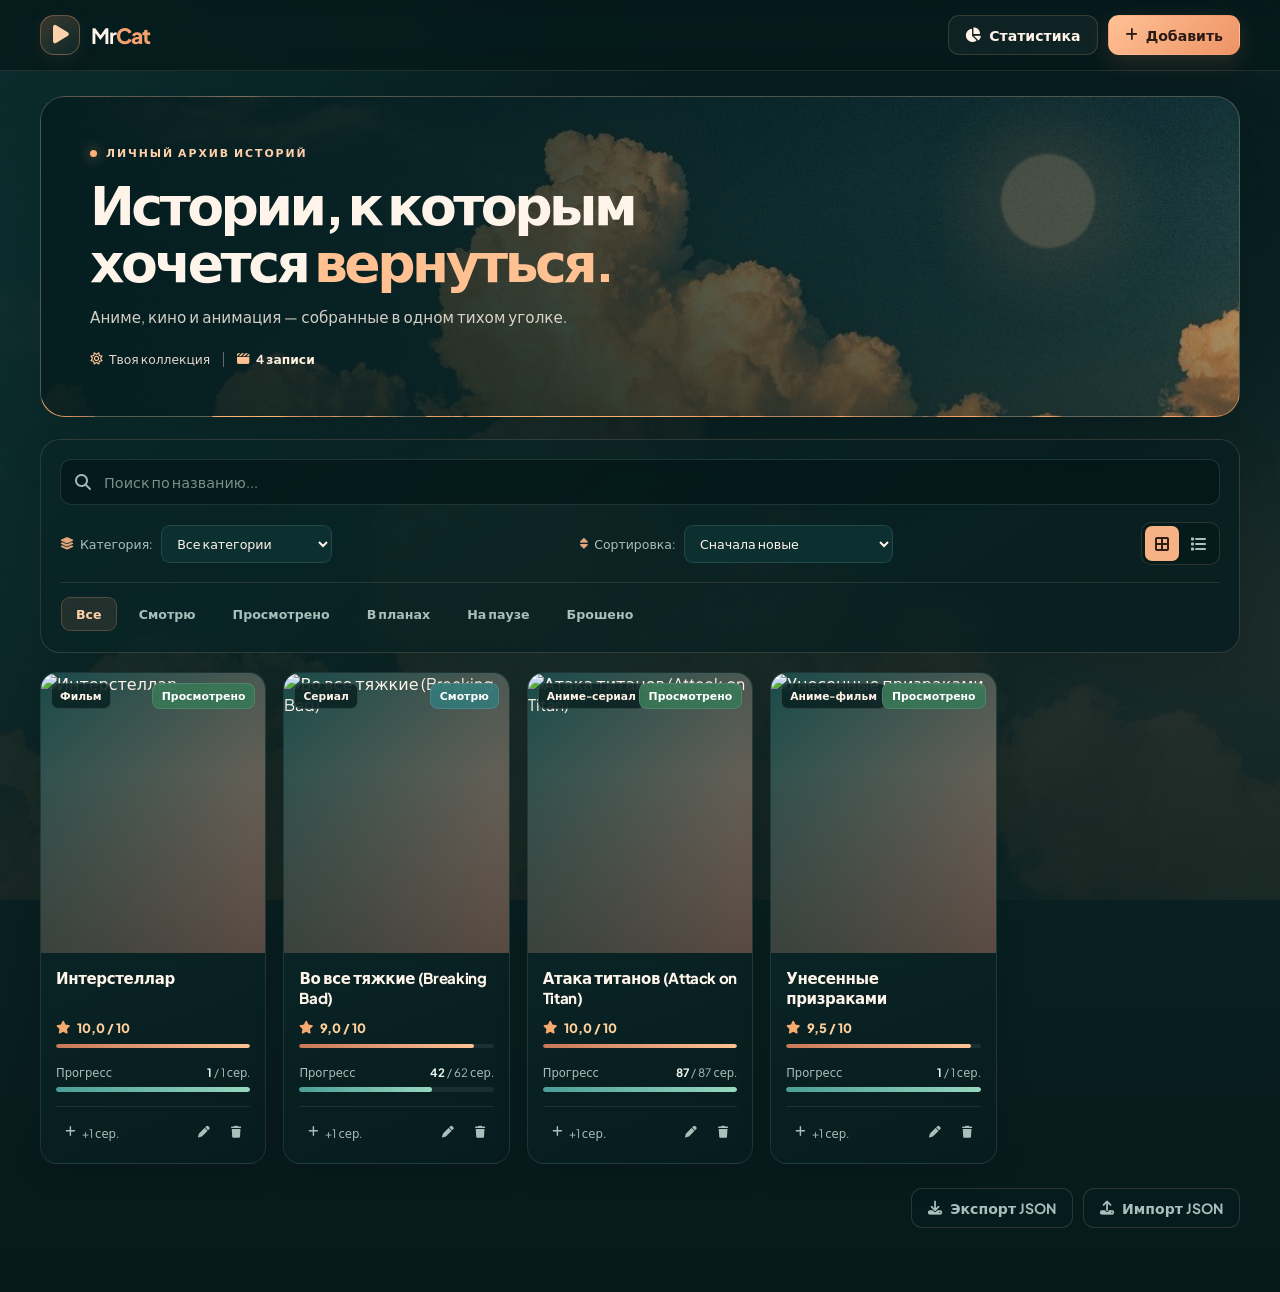
==== index.html @ e7cbf9ab "first commit" ====
<!DOCTYPE html>
<html lang="ru">
<head>
  <meta charset="UTF-8">
  <meta name="viewport" content="width=device-width, initial-scale=1.0">
  <title>AniTracker - Мой список просмотров</title>
  <!-- Google Fonts -->
  <link rel="preconnect" href="https://fonts.googleapis.com">
  <link rel="preconnect" href="https://fonts.gstatic.com" crossorigin>
  <link href="https://fonts.googleapis.com/css2?family=Plus+Jakarta+Sans:wght@400;500;600;700;800&display=swap" rel="stylesheet">
  <!-- Font Awesome Icons -->
  <link rel="stylesheet" href="https://cdnjs.cloudflare.com/ajax/libs/font-awesome/6.4.0/css/all.min.css">
  <!-- Подключение CSS -->
  <link rel="stylesheet" href="style.css">
</head>
<body>

  <!-- Шапка сайта -->
  <header class="navbar">
    <div class="container nav-content">
      <div class="logo">
        <i class="fa-solid fa-play logo-icon"></i>
        <span>Mr<b>Cat</b></span>
      </div>
      <div class="header-actions">
        <button id="btnToggleStats" class="btn btn-secondary" aria-expanded="false" aria-controls="statsPanel">
          <i class="fa-solid fa-chart-pie"></i> Статистика
        </button>
        <button id="btnOpenAddModal" class="btn btn-primary">
          <i class="fa-solid fa-plus"></i> Добавить
        </button>
      </div>
    </div>
  </header>

  <main class="container">
    <!-- Атмосферная шапка в цветах закатного неба -->
    <section class="hero" aria-labelledby="heroTitle">
      <div class="hero-shade"></div>
      <div class="hero-content">
        <p class="hero-eyebrow"><span class="eyebrow-dot"></span> ЛИЧНЫЙ АРХИВ ИСТОРИЙ</p>
        <h1 id="heroTitle">Истории, к которым хочется <span>вернуться.</span></h1>
        <p class="hero-description">Аниме, кино и анимация — собранные в одном тихом уголке.</p>
        <div class="hero-meta">
          <span><i class="fa-regular fa-sun"></i> Твоя коллекция</span>
          <span class="hero-meta-divider"></span>
          <span><i class="fa-solid fa-clapperboard"></i> <b id="heroCount">0 записей</b></span>
        </div>
      </div>
      <div class="hero-sun" aria-hidden="true"></div>
      <div class="hero-grain" aria-hidden="true"></div>
    </section>

    <!-- Панель статистики (скрываемая) -->
    <section id="statsPanel" class="stats-panel hidden">
      <div class="stats-grid">
        <button type="button" id="btnStatTotalDetails" class="stat-card stat-card-button" aria-expanded="false" aria-controls="statTypeCountsPanel" title="Показать количество тайтлов по типам">
          <i class="fa-solid fa-film stat-icon purple"></i>
          <span class="stat-card-copy">
            <span class="stat-value" id="statTotal">0</span>
            <span class="stat-label">Всего тайтлов</span>
          </span>
          <i class="fa-solid fa-chevron-down stat-expand-icon" aria-hidden="true"></i>
        </button>
        <div class="stat-card">
          <i class="fa-solid fa-tv stat-icon blue"></i>
          <div>
            <div class="stat-value" id="statEpisodes">0</div>
            <div class="stat-label">Просмотрено серий</div>
          </div>
        </div>
        <div class="stat-card">
          <i class="fa-solid fa-star stat-icon yellow"></i>
          <div>
            <div class="stat-value" id="statAvgRating">0.0</div>
            <div class="stat-label">Средняя оценка</div>
          </div>
        </div>
        <div class="stat-card">
          <i class="fa-solid fa-check-circle stat-icon green"></i>
          <div>
            <div class="stat-value" id="statCompleted">0</div>
            <div class="stat-label">Завершено всего</div>
          </div>
        </div>
      </div>
      <section id="statTypeCountsPanel" class="stat-details hidden" aria-label="Количество тайтлов по типам">
        <div class="stat-details-header">
          <div>
            <h3><i class="fa-solid fa-layer-group"></i> Тайтлы по типам</h3>
            <p class="stat-details-count">Количество во всей коллекции</p>
          </div>
          <button type="button" id="btnCloseStatTypes" class="stat-details-close" aria-label="Закрыть разбивку по типам" title="Закрыть разбивку">
            <i class="fa-solid fa-xmark"></i>
          </button>
        </div>
        <div id="statTypeCounts" class="stat-type-counts"></div>
      </section>
    </section>

    <!-- Панель управления и фильтров -->
    <section class="controls-card">
      <div class="search-bar">
        <i class="fa-solid fa-magnifying-glass search-icon"></i>
        <input type="text" id="searchInput" placeholder="Поиск по названию...">
      </div>

      <div class="filters-group">
        <!-- Фильтр типов -->
        <div class="filter-select-wrapper">
          <label><i class="fa-solid fa-layer-group"></i> Категория:</label>
          <select id="typeFilter">
            <option value="all">Все категории</option>
            <option value="anime">Аниме-сериалы</option>
            <option value="anime-movie">Аниме-фильмы</option>
            <option value="tv">Сериалы</option>
            <option value="movie">Фильмы</option>
            <option value="cartoon">Мультфильмы</option>
            <option value="cartoon-series">Мультсериалы</option>
          </select>
        </div>

        <!-- Фильтр сортировки -->
        <div class="filter-select-wrapper">
          <label><i class="fa-solid fa-sort"></i> Сортировка:</label>
          <select id="sortSelect">
            <option value="updated-desc">Сначала новые</option>
            <option value="rating-desc">По рейтингу (высший)</option>
            <option value="rating-asc">По рейтингу (низший)</option>
            <option value="title-asc">По алфавиту (А-Я)</option>
          </select>
        </div>

        <!-- Переключатель вида -->
        <div class="view-toggle">
          <button id="viewGridBtn" class="toggle-btn active" title="Сетка"><i class="fa-solid fa-border-all"></i></button>
          <button id="viewTableBtn" class="toggle-btn" title="Таблица"><i class="fa-solid fa-list"></i></button>
        </div>
      </div>

      <!-- Вкладки статусов -->
      <div class="status-tabs" id="statusTabs">
        <button class="tab-btn active" data-status="all">Все</button>
        <button class="tab-btn" data-status="watching">Смотрю</button>
        <button class="tab-btn" data-status="completed">Просмотрено</button>
        <button class="tab-btn" data-status="planned">В планах</button>
        <button class="tab-btn" data-status="on_hold">На паузе</button>
        <button class="tab-btn" data-status="dropped">Брошено</button>
      </div>
    </section>

    <!-- Контент: Карточки / Таблица -->
    <section id="contentContainer">
      <div id="gridView" class="grid-container"></div>
      <div id="tableView" class="table-container hidden">
        <table class="data-table">
          <thead>
            <tr>
              <th>Обложка</th>
              <th>Название</th>
              <th>Категория</th>
              <th>Статус</th>
              <th>Прогресс</th>
              <th>Оценка</th>
              <th>Действия</th>
            </tr>
          </thead>
          <tbody id="tableBody"></tbody>
        </table>
      </div>
      <div id="emptyState" class="empty-state hidden">
        <i class="fa-solid fa-ghost empty-icon"></i>
        <h3>Ничего не найдено</h3>
        <p>Попробуйте изменить параметры поиска или добавить новый тайтл.</p>
      </div>
    </section>

    <!-- Резервное копирование -->
    <section class="data-management">
      <button id="btnExport" class="btn btn-outline"><i class="fa-solid fa-download"></i> Экспорт JSON</button>
      <label class="btn btn-outline custom-file-upload">
        <input type="file" id="importFile" accept=".json">
        <i class="fa-solid fa-upload"></i> Импорт JSON
      </label>
    </section>
  </main>

  <!-- Модальное окно создания / редактирования -->
  <div id="itemModal" class="modal-backdrop hidden">
    <div class="modal">
      <div class="modal-header">
        <h2 id="modalTitle">Добавить в список</h2>
        <button id="btnCloseModal" class="close-btn">&times;</button>
      </div>
      <form id="itemForm">
        <input type="hidden" id="editItemId">
        
        <div class="form-group">
          <label for="inputTitle">Название *</label>
          <input type="text" id="inputTitle" required placeholder="Например: Атака титанов">
        </div>

        <div class="form-row">
          <div class="form-group">
            <label for="selectType">Категория *</label>
            <select id="selectType" required>
              <option value="anime">Аниме-сериал</option>
              <option value="anime-movie">Аниме-фильм</option>
              <option value="tv">Сериал</option>
              <option value="movie">Фильм</option>
              <option value="cartoon">Мультфильм</option>
              <option value="cartoon-series">Мультсериал</option>
            </select>
          </div>
          <div class="form-group">
            <label for="selectStatus">Статус *</label>
            <select id="selectStatus" required>
              <option value="watching">Смотрю</option>
              <option value="completed">Просмотрено</option>
              <option value="planned">В планах</option>
              <option value="on_hold">На паузе</option>
              <option value="dropped">Брошено</option>
            </select>
          </div>
        </div>

        <div class="form-row">
          <div class="form-group">
            <label for="inputEpisodesWatched">Просмотрено серий</label>
            <input type="number" id="inputEpisodesWatched" min="0" value="0">
          </div>
          <div class="form-group">
            <label for="inputEpisodesTotal">Всего серий (0 = ?)</label>
            <input type="number" id="inputEpisodesTotal" min="0" value="0" placeholder="0 = неизвестно">
          </div>
        </div>

        <div class="form-row">
          <div class="form-group">
            <label for="inputRating">Оценка (0–10, шаг 0,1)</label>
            <input type="number" id="inputRating" min="0" max="10" step="0.1" value="0" placeholder="Например, 8.7">
          </div>
          <div class="form-group">
            <label for="inputPoster">Ссылка на обложку (URL)</label>
            <input type="url" id="inputPoster" placeholder="https://example.com/poster.jpg">
          </div>
        </div>

        <div class="form-group">
          <label for="inputNotes">Заметки / Впечатления</label>
          <textarea id="inputNotes" rows="3" placeholder="Любимый персонаж, мысли о финале..."></textarea>
        </div>

        <div class="modal-footer">
          <button type="button" id="btnCancelModal" class="btn btn-secondary">Отмена</button>
          <button type="submit" class="btn btn-primary">Сохранить</button>
        </div>
      </form>
    </div>
  </div>

  <!-- Уведомления Toast -->
  <div id="toast" class="toast hidden"></div>

  <!-- Подключение JS -->
  <script src="app.js"></script>
</body>
</html>
---- style.css ----
:root {
  color-scheme: dark;
  --bg-primary: #071b1d;
  --bg-secondary: rgba(9, 34, 35, 0.82);
  --bg-card: rgba(10, 39, 40, 0.82);
  --bg-input: rgba(3, 19, 21, 0.54);
  --border-color: rgba(244, 195, 158, 0.16);
  --border-strong: rgba(255, 180, 130, 0.32);
  --accent-purple: #f4a16e;
  --accent-purple-hover: #ffb583;
  --accent-blue: #75c8bf;
  --accent-teal: #75c8bf;
  --accent-coral: #ff9a70;
  --text-primary: #fff4e9;
  --text-muted: #a8bfbb;
  --radius-lg: 20px;
  --radius-md: 13px;
  --radius-sm: 9px;
  --transition: all 0.25s cubic-bezier(0.2, 0.75, 0.25, 1);

  --status-watching: #5eaaa7;
  --status-completed: #6caf91;
  --status-planned: #dba66b;
  --status-on-hold: #9a8bc2;
  --status-dropped: #c87571;
}

* {
  box-sizing: border-box;
  margin: 0;
  padding: 0;
  font-family: 'Plus Jakarta Sans', system-ui, -apple-system, BlinkMacSystemFont, sans-serif;
}

html { scroll-behavior: smooth; }

body {
  position: relative;
  isolation: isolate;
  min-height: 100vh;
  padding-bottom: 64px;
  color: var(--text-primary);
  background:
    radial-gradient(ellipse at 6% 14%, rgba(25, 95, 91, 0.27), transparent 38rem),
    radial-gradient(ellipse at 100% 48%, rgba(147, 81, 58, 0.12), transparent 34rem),
    linear-gradient(180deg, #071b1d 0%, #0a2425 48%, #07191b 100%);
}

body::before {
  content: "";
  position: fixed;
  inset: 0;
  z-index: -1;
  pointer-events: none;
  opacity: 0.065;
  background: url('assets/cloudscape.jpg') center / cover no-repeat;
  mix-blend-mode: screen;
}

button, input, select, textarea { font: inherit; }
button, select, input[type="file"] { -webkit-tap-highlight-color: transparent; }
button:focus-visible, input:focus-visible, select:focus-visible, textarea:focus-visible, .custom-file-upload:focus-within {
  outline: 2px solid var(--accent-purple);
  outline-offset: 3px;
}

.container {
  width: min(1200px, 100% - 40px);
  margin-inline: auto;
}

/* Top navigation */
.navbar {
  position: sticky;
  top: 0;
  z-index: 100;
  padding: 15px 0;
  border-bottom: 1px solid rgba(245, 195, 157, 0.12);
  background: rgba(5, 25, 27, 0.8);
  backdrop-filter: blur(18px);
  -webkit-backdrop-filter: blur(18px);
}

.nav-content { display: flex; align-items: center; justify-content: space-between; gap: 18px; }
.logo { display: inline-flex; align-items: center; gap: 11px; font-size: 1.32rem; font-weight: 700; letter-spacing: -0.05em; white-space: nowrap; }
.logo b { color: var(--accent-purple); font-weight: 800; }
.logo-icon {
  display: grid;
  place-items: center;
  width: 40px;
  height: 40px;
  border: 1px solid rgba(255, 172, 119, 0.32);
  border-radius: 14px;
  color: #ffd2ae;
  background: linear-gradient(145deg, rgba(244, 161, 110, 0.22), rgba(117, 200, 191, 0.08));
  box-shadow: 0 5px 20px rgba(255, 154, 112, 0.08);
}
.header-actions { display: flex; align-items: center; gap: 10px; }

/* Buttons */
.btn {
  display: inline-flex;
  align-items: center;
  justify-content: center;
  gap: 8px;
  border: 1px solid transparent;
  border-radius: 11px;
  padding: 10px 16px;
  color: var(--text-primary);
  font-size: 0.88rem;
  font-weight: 700;
  cursor: pointer;
  text-decoration: none;
  transition: var(--transition);
}
.btn:hover { transform: translateY(-2px); }
.btn-primary {
  color: #2b1b15;
  background: linear-gradient(135deg, #ffc195, #ee9365);
  box-shadow: 0 7px 22px rgba(238, 147, 101, 0.17);
}
.btn-primary:hover { background: linear-gradient(135deg, #ffd0ad, #ffa978); box-shadow: 0 9px 25px rgba(238, 147, 101, 0.24); }
.btn-secondary { background: rgba(255, 255, 255, 0.045); border-color: var(--border-color); }
.btn-secondary:hover { background: rgba(255, 255, 255, 0.085); border-color: var(--border-strong); }
.btn-outline { color: var(--text-muted); background: rgba(5, 29, 30, 0.5); border-color: var(--border-color); }
.btn-outline:hover { color: var(--text-primary); border-color: var(--border-strong); background: rgba(244, 161, 110, 0.08); }

/* Sunset / clouds hero */
.hero {
  position: relative;
  display: flex;
  align-items: center;
  min-height: 275px;
  margin-top: 25px;
  padding: clamp(26px, 5vw, 49px);
  overflow: hidden;
  isolation: isolate;
  border: 1px solid rgba(242, 189, 151, 0.25);
  border-radius: 25px;
  background: #123a3b url('assets/cloudscape.jpg') center 61% / cover no-repeat;
  box-shadow: 0 20px 65px rgba(0, 0, 0, 0.18);
}
.hero-shade {
  position: absolute;
  inset: 0;
  z-index: -1;
  background:
    linear-gradient(90deg, rgba(4, 29, 31, 0.94) 0%, rgba(4, 29, 31, 0.76) 42%, rgba(4, 29, 31, 0.12) 100%),
    linear-gradient(0deg, rgba(5, 25, 26, 0.40), transparent 70%);
}
.hero-content { position: relative; z-index: 2; max-width: 680px; }
.hero-eyebrow {
  display: flex;
  align-items: center;
  gap: 9px;
  margin-bottom: 15px;
  color: #ffd0a9;
  font-size: 0.68rem;
  font-weight: 800;
  letter-spacing: 0.18em;
}
.eyebrow-dot { width: 7px; height: 7px; border-radius: 50%; background: #ffb078; box-shadow: 0 0 14px rgba(255, 176, 120, 0.8); }
.hero h1 { max-width: 650px; font-size: clamp(2rem, 4.2vw, 3.35rem); line-height: 1.06; letter-spacing: -0.065em; font-weight: 800; text-wrap: balance; }
.hero h1 span { color: #ffc092; }
.hero-description { max-width: 510px; margin-top: 15px; color: rgba(255, 244, 233, 0.82); font-size: 0.95rem; line-height: 1.7; }
.hero-meta { display: flex; align-items: center; gap: 13px; margin-top: 22px; color: #e4d8ca; font-size: 0.77rem; }
.hero-meta span { display: inline-flex; align-items: center; gap: 7px; }
.hero-meta i { color: #ffc092; }
.hero-meta b { color: #fff1e1; font-weight: 700; }
.hero-meta-divider { width: 1px; height: 15px; background: rgba(255, 244, 233, 0.36); }
.hero-sun { position: absolute; z-index: -1; top: 18%; right: 12%; width: 94px; aspect-ratio: 1; border-radius: 50%; background: rgba(255, 187, 135, 0.22); filter: blur(1px); box-shadow: 0 0 75px 25px rgba(255, 155, 106, 0.12); }
.hero-grain { position: absolute; inset: 0; z-index: 1; pointer-events: none; opacity: 0.12; background-image: url("data:image/svg+xml,%3Csvg viewBox='0 0 180 180' xmlns='http://www.w3.org/2000/svg'%3E%3Cfilter id='n'%3E%3CfeTurbulence type='fractalNoise' baseFrequency='.82' numOctaves='3' stitchTiles='stitch'/%3E%3C/filter%3E%3Crect width='100%25' height='100%25' filter='url(%23n)' opacity='.24'/%3E%3C/svg%3E"); mix-blend-mode: soft-light; }

/* Statistics */
.stats-panel { margin-top: 18px; transition: var(--transition); }
.stats-panel.hidden { display: none; }
.stats-grid { display: grid; grid-template-columns: repeat(auto-fit, minmax(165px, 1fr)); gap: 10px; }
.stat-card {
  display: flex;
  align-items: center;
  gap: 11px;
  min-width: 0;
  padding: 13px;
  border: 1px solid var(--border-color);
  border-radius: var(--radius-md);
  background: linear-gradient(145deg, rgba(12, 44, 44, 0.78), rgba(8, 31, 32, 0.8));
  box-shadow: inset 0 1px 0 rgba(255, 255, 255, 0.025);
}
.stat-card-button {
  width: 100%;
  color: inherit;
  font: inherit;
  text-align: left;
  cursor: pointer;
  transition: var(--transition);
}
.stat-card-button:hover, .stat-card-button:focus-visible, .stat-card-button[aria-expanded="true"] {
  outline: none;
  border-color: rgba(255, 174, 124, 0.42);
  background: linear-gradient(145deg, rgba(24, 65, 63, 0.9), rgba(12, 39, 39, 0.93));
  box-shadow: 0 0 0 2px rgba(255, 174, 124, 0.055), inset 0 1px 0 rgba(255, 255, 255, 0.035);
}
.stat-card-copy { display: block; min-width: 0; flex: 1; }
.stat-expand-icon { margin-left: auto; color: #d5a17f; font-size: 0.72rem; transition: transform 0.2s ease; }
.stat-card-button[aria-expanded="true"] .stat-expand-icon { transform: rotate(180deg); }
.stat-icon { flex: 0 0 auto; padding: 10px; border: 1px solid rgba(255, 255, 255, 0.06); border-radius: 10px; background: rgba(255, 255, 255, 0.035); font-size: 1.12rem; }
.stat-details {
  margin-top: 10px;
  padding: 12px;
  border: 1px solid rgba(255, 174, 124, 0.17);
  border-radius: var(--radius-md);
  background: linear-gradient(145deg, rgba(8, 31, 32, 0.9), rgba(7, 25, 27, 0.92));
  animation: stat-details-enter 0.2s ease both;
}
@keyframes stat-details-enter { from { opacity: 0; transform: translateY(-4px); } to { opacity: 1; transform: translateY(0); } }
.stat-details-header { display: flex; align-items: center; justify-content: space-between; gap: 12px; margin-bottom: 9px; }
.stat-details-header h3 { display: flex; align-items: center; gap: 8px; color: var(--text-primary); font-size: 0.86rem; font-weight: 750; }
.stat-details-header h3 i { color: #ffc092; font-size: 0.8rem; }
.stat-details-count { margin-top: 2px; color: var(--text-muted); font-size: 0.68rem; }
.stat-details-close { display: grid; place-items: center; width: 28px; height: 28px; flex: 0 0 auto; border: 1px solid rgba(159, 199, 190, 0.13); border-radius: 8px; color: var(--text-muted); background: rgba(255, 255, 255, 0.025); cursor: pointer; }
.stat-details-close:hover { color: #ffe0c8; border-color: rgba(255, 174, 124, 0.3); }
.stat-type-counts { display: grid; grid-template-columns: repeat(4, minmax(0, 1fr)); gap: 8px; padding-top: 10px; border-top: 1px solid rgba(159, 199, 190, 0.1); }
.stat-type-card { display: flex; flex-direction: column; gap: 5px; min-width: 0; padding: 10px 11px; border: 1px solid rgba(159, 199, 190, 0.12); border-radius: 10px; background: rgba(255, 255, 255, 0.025); }
.stat-type-heading { display: flex; align-items: center; gap: 6px; min-width: 0; color: var(--text-primary); font-size: 0.72rem; font-weight: 700; }
.stat-type-heading i { flex: 0 0 auto; color: #ffc092; font-size: 0.72rem; }
.stat-type-count { color: #fff0e2; font-size: 1.28rem; line-height: 1.1; font-weight: 800; letter-spacing: -0.035em; }
.stat-type-description { color: var(--text-muted); font-size: 0.61rem; line-height: 1.35; }
.stat-type-anime .stat-type-heading i { color: #e7a6ba; }
.stat-type-cartoons .stat-type-heading i { color: #f3c07f; }
.stat-type-series .stat-type-heading i { color: #8ed9d0; }
.stat-type-other .stat-type-heading i { color: #b9b5e8; }
.stat-icon.purple { color: #ffc092; }
.stat-icon.blue { color: #8ed9d0; }
.stat-icon.yellow { color: #f8c77f; }
.stat-icon.green { color: #85d0a6; }
.stat-value { font-size: 1.28rem; line-height: 1.25; font-weight: 800; letter-spacing: -0.04em; }
.stat-label { margin-top: 3px; color: var(--text-muted); font-size: 0.70rem; line-height: 1.35; }

/* Search and filters */
.controls-card {
  display: flex;
  flex-direction: column;
  gap: 17px;
  margin: 22px 0 19px;
  padding: 19px;
  border: 1px solid var(--border-color);
  border-radius: var(--radius-lg);
  background: linear-gradient(145deg, rgba(9, 37, 38, 0.89), rgba(7, 29, 31, 0.82));
  box-shadow: 0 14px 45px rgba(0, 0, 0, 0.12);
  backdrop-filter: blur(14px);
}
.search-bar { position: relative; width: 100%; }
.search-icon { position: absolute; left: 15px; top: 50%; transform: translateY(-50%); color: #99b9b4; pointer-events: none; }
.search-bar input {
  width: 100%;
  padding: 13px 15px 13px 43px;
  border: 1px solid rgba(159, 199, 190, 0.16);
  border-radius: 11px;
  outline: none;
  color: var(--text-primary);
  background: var(--bg-input);
  font-size: 0.9rem;
  transition: var(--transition);
}
.search-bar input::placeholder, .form-group input::placeholder, .form-group textarea::placeholder { color: #75918c; }
.search-bar input:focus { border-color: rgba(255, 174, 124, 0.66); box-shadow: 0 0 0 3px rgba(255, 174, 124, 0.07); }
.filters-group { display: flex; align-items: center; justify-content: space-between; flex-wrap: wrap; gap: 13px; }
.filter-select-wrapper { display: flex; align-items: center; flex-wrap: wrap; gap: 8px; color: var(--text-muted); font-size: 0.78rem; }
.filter-select-wrapper label { display: inline-flex; align-items: center; gap: 6px; white-space: nowrap; }
.filter-select-wrapper label i { color: #e4a57d; }
.filter-select-wrapper select {
  max-width: 100%;
  padding: 9px 32px 9px 11px;
  border: 1px solid rgba(159, 199, 190, 0.16);
  border-radius: 9px;
  outline: none;
  color: var(--text-primary);
  background-color: #0c3030;
  cursor: pointer;
  font-size: 0.79rem;
}
select option { color: #f8f4ee; background: #0b2a2b; }
.filter-select-wrapper select:focus { border-color: var(--accent-purple); }
.view-toggle { display: flex; gap: 3px; padding: 3px; border: 1px solid var(--border-color); border-radius: 10px; background: rgba(1, 18, 19, 0.36); }
.toggle-btn { min-width: 34px; padding: 7px 9px; border: 0; border-radius: 7px; color: var(--text-muted); background: transparent; cursor: pointer; transition: var(--transition); }
.toggle-btn:hover { color: var(--text-primary); }
.toggle-btn.active { color: #2d1e16; background: #f6b284; }
.status-tabs { display: flex; gap: 7px; overflow-x: auto; padding: 14px 1px 2px; border-top: 1px solid rgba(244, 195, 158, 0.12); scrollbar-width: thin; scrollbar-color: rgba(255, 174, 124, 0.36) transparent; }
.tab-btn { flex: 0 0 auto; padding: 8px 14px; border: 1px solid transparent; border-radius: 9px; color: var(--text-muted); background: transparent; cursor: pointer; font-size: 0.79rem; font-weight: 700; white-space: nowrap; transition: var(--transition); }
.tab-btn:hover { color: var(--text-primary); background: rgba(255, 255, 255, 0.04); }
.tab-btn.active { color: #ffd0a9; border-color: rgba(255, 174, 124, 0.22); background: rgba(244, 161, 110, 0.105); }

/* Collection cards */
.grid-container { display: grid; grid-template-columns: repeat(auto-fill, minmax(215px, 1fr)); gap: 17px; }
.card {
  position: relative;
  display: flex;
  flex-direction: column;
  min-width: 0;
  overflow: hidden;
  border: 1px solid rgba(159, 199, 190, 0.14);
  border-radius: 17px;
  background: linear-gradient(160deg, rgba(13, 44, 44, 0.97), rgba(7, 28, 30, 0.98));
  box-shadow: 0 12px 32px rgba(0, 0, 0, 0.14);
  transition: var(--transition);
  animation: card-enter 0.42s both;
}
.card:hover { transform: translateY(-4px); border-color: rgba(255, 174, 124, 0.40); box-shadow: 0 18px 38px rgba(0, 0, 0, 0.24), 0 0 24px rgba(244, 161, 110, 0.045); }
@keyframes card-enter { from { opacity: 0; transform: translateY(9px); } to { opacity: 1; transform: translateY(0); } }
.card-poster { position: relative; width: 100%; height: 280px; overflow: hidden; background: linear-gradient(135deg, #194b4a, #8e6b5d); }
.card-poster::after { content: ""; position: absolute; inset: 35% 0 0; pointer-events: none; background: linear-gradient(0deg, rgba(3, 22, 23, 0.38), transparent); }
.card-poster img { width: 100%; height: 100%; object-fit: cover; transition: transform 0.6s cubic-bezier(0.2, 0.75, 0.25, 1), filter 0.3s ease; }
.card:hover .card-poster img { transform: scale(1.045); filter: saturate(1.06); }
.badge-type { position: absolute; z-index: 2; top: 10px; left: 10px; padding: 5px 8px; border: 1px solid rgba(255, 255, 255, 0.14); border-radius: 7px; color: #fff2e7; background: rgba(5, 27, 28, 0.78); backdrop-filter: blur(9px); font-size: 0.67rem; font-weight: 700; }
.badge-status { display: inline-block; padding: 5px 9px; border: 1px solid rgba(255, 255, 255, 0.11); border-radius: 8px; color: white; font-size: 0.68rem; font-weight: 700; white-space: nowrap; }
.card-poster .badge-status { position: absolute; z-index: 2; top: 10px; right: 10px; max-width: calc(100% - 20px); overflow: hidden; text-overflow: ellipsis; backdrop-filter: blur(9px); }
.status-watching { background: rgba(51, 121, 121, 0.9); }
.status-completed { background: rgba(57, 119, 87, 0.92); }
.status-planned { background: rgba(151, 105, 50, 0.94); }
.status-on_hold { background: rgba(102, 83, 137, 0.94); }
.status-dropped { background: rgba(143, 69, 67, 0.94); }
.card-body { display: flex; flex: 1; flex-direction: column; padding: 15px; }
.card-title { display: -webkit-box; height: 2.65em; margin-bottom: 12px; overflow: hidden; font-size: 0.94rem; font-weight: 750; line-height: 1.32; letter-spacing: -0.025em; -webkit-line-clamp: 2; line-clamp: 2; -webkit-box-orient: vertical; }
.rating-bar { margin-bottom: 17px; }
.rating-label { display: flex; align-items: center; gap: 7px; color: #ffd09b; font-size: 0.8rem; font-weight: 800; }
.rating-label i { color: #f5aa70; }
.rating-track { height: 4px; margin-top: 8px; overflow: hidden; border-radius: 6px; background: rgba(255, 255, 255, 0.075); }
.rating-track span { display: block; height: 100%; border-radius: inherit; background: linear-gradient(90deg, #c77858, #ffc394); transition: width 0.35s ease; }
.progress-section { margin-top: auto; }
.progress-info { display: flex; justify-content: space-between; gap: 8px; margin-bottom: 7px; color: var(--text-muted); font-size: 0.72rem; }
.progress-info b { color: #e9f4ec; font-weight: 700; }
.progress-bar-bg { height: 5px; overflow: hidden; border-radius: 8px; background: rgba(255, 255, 255, 0.075); }
.progress-bar-fill { height: 100%; border-radius: inherit; background: linear-gradient(90deg, #4b9f98, #98d7bf); transition: width 0.35s ease; }
.card-actions { display: flex; align-items: center; justify-content: space-between; gap: 10px; margin-top: 14px; padding-top: 11px; border-top: 1px solid rgba(159, 199, 190, 0.12); }
.card-actions > div { display: flex; gap: 3px; }
.icon-btn { display: inline-flex; align-items: center; justify-content: center; gap: 6px; min-height: 30px; padding: 6px 8px; border: 1px solid transparent; border-radius: 8px; color: var(--text-muted); background: transparent; cursor: pointer; font-size: 0.73rem; transition: var(--transition); }
.icon-btn:hover { color: #ffe0c8; border-color: rgba(255, 174, 124, 0.17); background: rgba(244, 161, 110, 0.09); }
.icon-btn.delete:hover { color: #ffaaa3; border-color: rgba(239, 115, 107, 0.2); background: rgba(239, 115, 107, 0.1); }

/* Table view */
.table-container { overflow-x: auto; border: 1px solid var(--border-color); border-radius: var(--radius-lg); background: rgba(7, 29, 30, 0.88); }
.data-table { width: 100%; border-collapse: collapse; text-align: left; }
.data-table th, .data-table td { padding: 13px 16px; border-bottom: 1px solid rgba(159, 199, 190, 0.11); white-space: nowrap; }
.data-table th { color: #b3c5be; background: rgba(255, 255, 255, 0.025); font-size: 0.7rem; text-transform: uppercase; letter-spacing: 0.06em; }
.data-table td { color: #e8eee8; font-size: 0.82rem; }
.data-table tbody tr { transition: background 0.2s ease; }
.data-table tbody tr:hover { background: rgba(244, 161, 110, 0.045); }
.table-thumb { width: 40px; height: 56px; border: 1px solid var(--border-color); border-radius: 6px; object-fit: cover; }
.table-rating { color: #ffd09b; font-weight: 750; }
.table-rating i { margin-right: 4px; color: #f5aa70; }

/* Empty state */
.empty-state { padding: 65px 20px; color: var(--text-muted); text-align: center; }
.empty-icon { margin-bottom: 16px; color: #e6a57e; font-size: 2.8rem; opacity: 0.8; }
.empty-state h3 { margin-bottom: 9px; color: var(--text-primary); font-size: 1.15rem; }
.empty-state p { font-size: 0.86rem; line-height: 1.6; }
.hidden { display: none !important; }

/* Modal */
.modal-backdrop { position: fixed; z-index: 1000; inset: 0; display: flex; align-items: center; justify-content: center; padding: 20px; background: rgba(1, 12, 13, 0.77); backdrop-filter: blur(10px); -webkit-backdrop-filter: blur(10px); animation: fade-in 0.18s ease both; }
@keyframes fade-in { from { opacity: 0; } to { opacity: 1; } }
.modal { width: 100%; max-width: 540px; max-height: 90vh; overflow-y: auto; border: 1px solid rgba(255, 186, 139, 0.23); border-radius: 19px; background: linear-gradient(150deg, #103435, #091f21); box-shadow: 0 25px 80px rgba(0, 0, 0, 0.45); animation: modal-enter 0.23s ease both; }
@keyframes modal-enter { from { opacity: 0; transform: translateY(7px) scale(0.99); } to { opacity: 1; transform: translateY(0) scale(1); } }
.modal-header { display: flex; align-items: center; justify-content: space-between; gap: 18px; padding: 20px 22px; border-bottom: 1px solid var(--border-color); }
.modal-header h2 { font-size: 1.18rem; letter-spacing: -0.03em; }
.close-btn { display: grid; place-items: center; width: 34px; height: 34px; border: 1px solid transparent; border-radius: 9px; color: var(--text-muted); background: transparent; font-size: 1.55rem; line-height: 1; cursor: pointer; transition: var(--transition); }
.close-btn:hover { color: var(--text-primary); border-color: var(--border-color); background: rgba(255, 255, 255, 0.05); }
#itemForm { display: flex; flex-direction: column; gap: 15px; padding: 21px 22px 22px; }
.form-group { display: flex; flex-direction: column; gap: 7px; min-width: 0; }
.form-group label { color: #b6c8c1; font-size: 0.78rem; font-weight: 650; }
.form-group input, .form-group select, .form-group textarea { width: 100%; min-width: 0; padding: 11px 12px; border: 1px solid rgba(159, 199, 190, 0.17); border-radius: 9px; outline: none; color: var(--text-primary); background: rgba(2, 18, 19, 0.44); font-size: 0.85rem; transition: var(--transition); }
.form-group input:focus, .form-group select:focus, .form-group textarea:focus { border-color: rgba(255, 174, 124, 0.65); box-shadow: 0 0 0 3px rgba(255, 174, 124, 0.06); }
.form-group textarea { resize: vertical; line-height: 1.5; }
.form-row { display: grid; grid-template-columns: 1fr 1fr; gap: 14px; }
.modal-footer { display: flex; justify-content: flex-end; gap: 10px; margin-top: 6px; padding-top: 16px; border-top: 1px solid var(--border-color); }

/* JSON import / export */
.data-management { display: flex; justify-content: flex-end; flex-wrap: wrap; gap: 10px; margin-top: 24px; }
.custom-file-upload { cursor: pointer; }
.custom-file-upload input[type="file"] { display: none; }

/* Toast */
.toast { position: fixed; z-index: 1100; right: 22px; bottom: 22px; max-width: min(440px, calc(100% - 44px)); padding: 13px 17px; border: 1px solid rgba(255, 195, 155, 0.34); border-radius: 12px; color: #fff1e4; background: rgba(13, 55, 54, 0.96); box-shadow: 0 12px 38px rgba(0, 0, 0, 0.34); backdrop-filter: blur(16px); font-size: 0.86rem; animation: toast-in 0.24s ease both; }
@keyframes toast-in { from { opacity: 0; transform: translateY(8px); } to { opacity: 1; transform: translateY(0); } }

@media (min-width: 1400px) { .container { width: min(1260px, 100% - 56px); } }
@media (max-width: 760px) {
  .container { width: min(100% - 28px, 1200px); }
  .hero { min-height: 270px; margin-top: 15px; padding: 28px 24px; border-radius: 20px; background-position: 57% 58%; }
  .hero-shade { background: linear-gradient(90deg, rgba(4, 29, 31, 0.93), rgba(4, 29, 31, 0.55)), linear-gradient(0deg, rgba(5, 25, 26, 0.3), transparent); }
  .hero h1 { max-width: 520px; }
  .hero-sun { right: 7%; width: 70px; }
  .controls-card { padding: 15px; gap: 14px; }
  .filters-group { align-items: stretch; }
  .filter-select-wrapper { flex: 1 1 100%; justify-content: space-between; }
  .filter-select-wrapper select { flex: 1; }
  .view-toggle { align-self: flex-start; }
  .grid-container { grid-template-columns: repeat(auto-fill, minmax(180px, 1fr)); gap: 12px; }
  .card-poster { height: 245px; }
  .card-body { padding: 12px; }
}
@media (max-width: 520px) {
  .navbar { padding: 11px 0; }
  .nav-content { align-items: flex-start; }
  .logo { gap: 8px; padding-top: 2px; font-size: 1.12rem; }
  .logo-icon { width: 34px; height: 34px; border-radius: 11px; font-size: 1rem; }
  .header-actions { justify-content: flex-end; flex-wrap: wrap; gap: 6px; }
  .header-actions .btn { gap: 6px; padding: 9px 10px; font-size: 0.75rem; }
  .hero { min-height: 288px; padding: 27px 20px; }
  .hero-eyebrow { margin-bottom: 12px; font-size: 0.59rem; letter-spacing: 0.13em; }
  .hero h1 { font-size: clamp(1.8rem, 9vw, 2.6rem); }
  .hero-description { max-width: 340px; font-size: 0.82rem; }
  .hero-meta { flex-wrap: wrap; font-size: 0.7rem; }
  .stats-grid { grid-template-columns: 1fr 1fr; gap: 7px; }
  .stat-card { gap: 8px; padding: 10px 9px; }
  .stat-details { padding: 9px; }
  .stat-type-counts { grid-template-columns: repeat(2, minmax(0, 1fr)); gap: 7px; }
  .stat-type-card { padding: 9px; }
  .stat-type-heading { font-size: 0.69rem; }
  .stat-type-count { font-size: 1.12rem; }
  .stat-type-description { font-size: 0.58rem; }
  .stat-icon { padding: 8px; font-size: 0.96rem; }
  .stat-value { font-size: 1.1rem; }
  .stat-label { font-size: 0.62rem; }
  .grid-container { grid-template-columns: repeat(2, minmax(0, 1fr)); gap: 10px; }
  .card { border-radius: 13px; }
  .card-poster { height: 220px; }
  .badge-type, .badge-status { padding: 4px 6px; font-size: 0.58rem; }
  .card-poster .badge-status { top: 41px; right: auto; left: 9px; }
  .card-title { font-size: 0.81rem; }
  .rating-label { font-size: 0.72rem; }
  .progress-info { font-size: 0.64rem; }
  .icon-btn { padding: 5px; font-size: 0.65rem; }
  .card-actions > .icon-btn { padding-inline: 6px; }
  .form-row { grid-template-columns: 1fr; gap: 13px; }
  #itemForm, .modal-header { padding-inline: 17px; }
  .data-management { justify-content: stretch; }
  .data-management .btn { flex: 1; padding-inline: 10px; font-size: 0.76rem; }
  .toast { right: 14px; bottom: 14px; max-width: calc(100% - 28px); }
}
@media (prefers-reduced-motion: reduce) {
  *, *::before, *::after { scroll-behavior: auto !important; animation-duration: 0.01ms !important; animation-iteration-count: 1 !important; transition-duration: 0.01ms !important; }
}
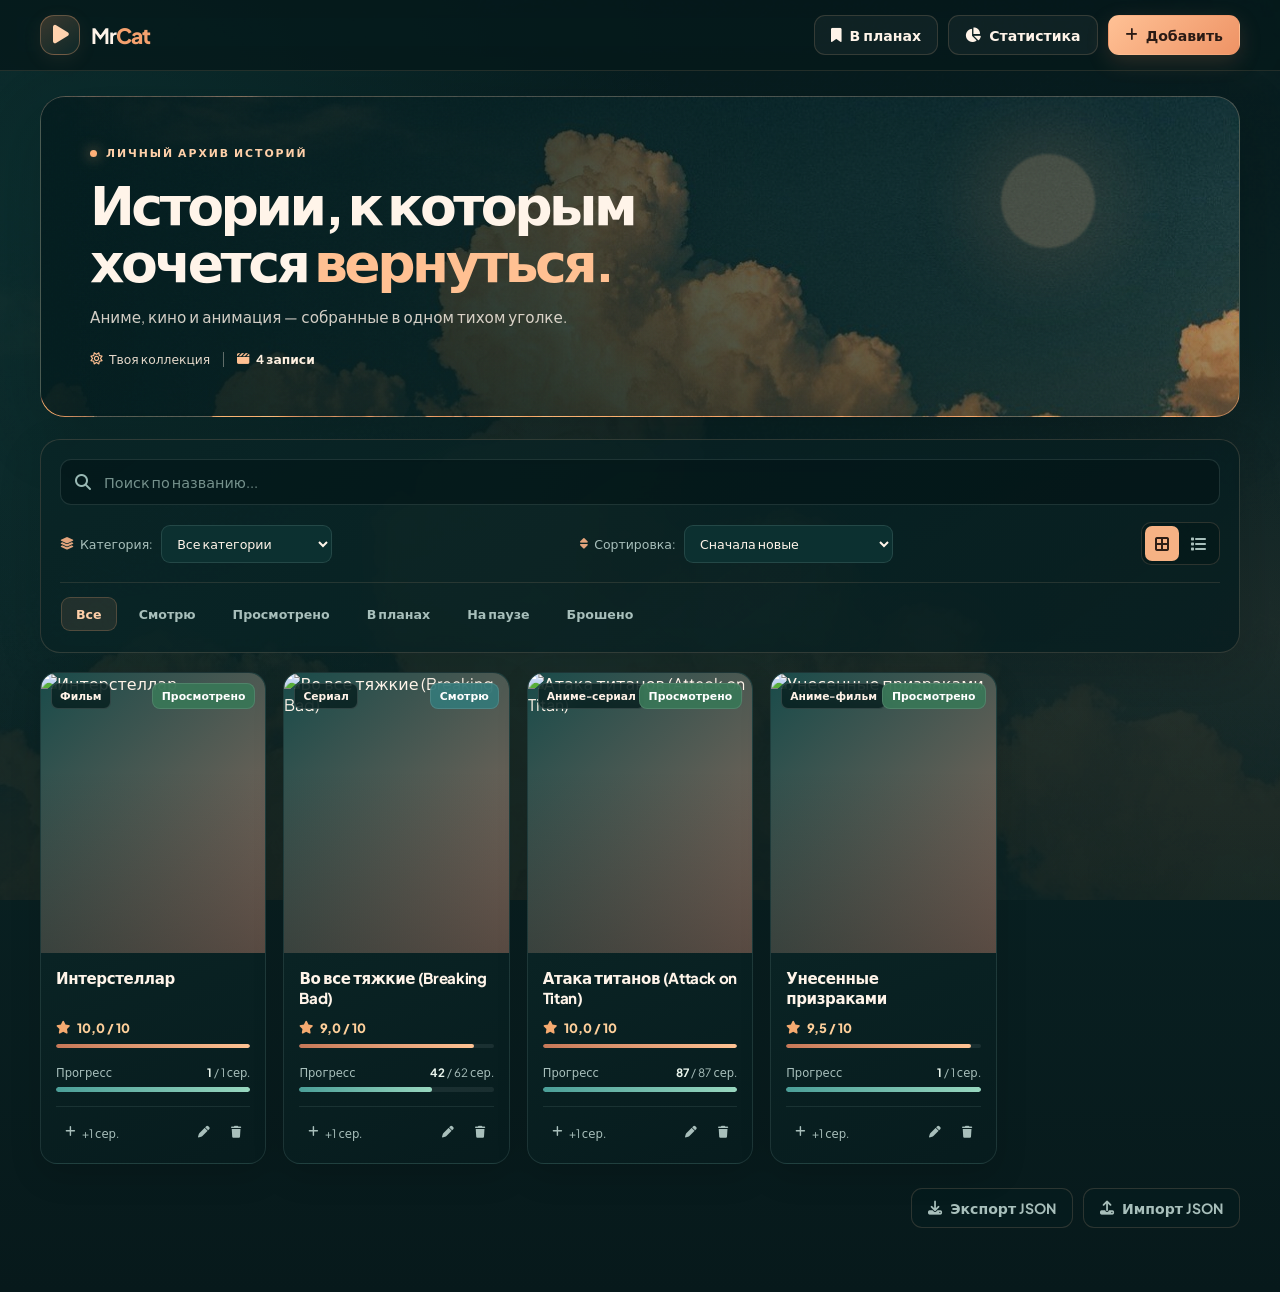
==== commit c95a4624: "Link collection to plans page and load shared data" ====
--- a/index.html
+++ b/index.html
@@ -10,6 +10,8 @@
   <link href="https://fonts.googleapis.com/css2?family=Plus+Jakarta+Sans:wght@400;500;600;700;800&display=swap" rel="stylesheet">
   <!-- Font Awesome Icons -->
   <link rel="stylesheet" href="https://cdnjs.cloudflare.com/ajax/libs/font-awesome/6.4.0/css/all.min.css">
+
+  <link rel="icon" type="image/png" href="assets\Cosmic_cat.png">
   <!-- Подключение CSS -->
   <link rel="stylesheet" href="style.css">
 </head>
@@ -23,6 +25,7 @@
         <span>Mr<b>Cat</b></span>
       </div>
       <div class="header-actions">
+        <a href="plans.html" class="btn btn-secondary"><i class="fa-solid fa-bookmark" aria-hidden="true"></i> В планах</a>
         <button id="btnToggleStats" class="btn btn-secondary" aria-expanded="false" aria-controls="statsPanel">
           <i class="fa-solid fa-chart-pie"></i> Статистика
         </button>
@@ -263,6 +266,7 @@
   <div id="toast" class="toast hidden"></div>
 
   <!-- Подключение JS -->
+  <script src="data.js"></script>
   <script src="app.js"></script>
 </body>
 </html>
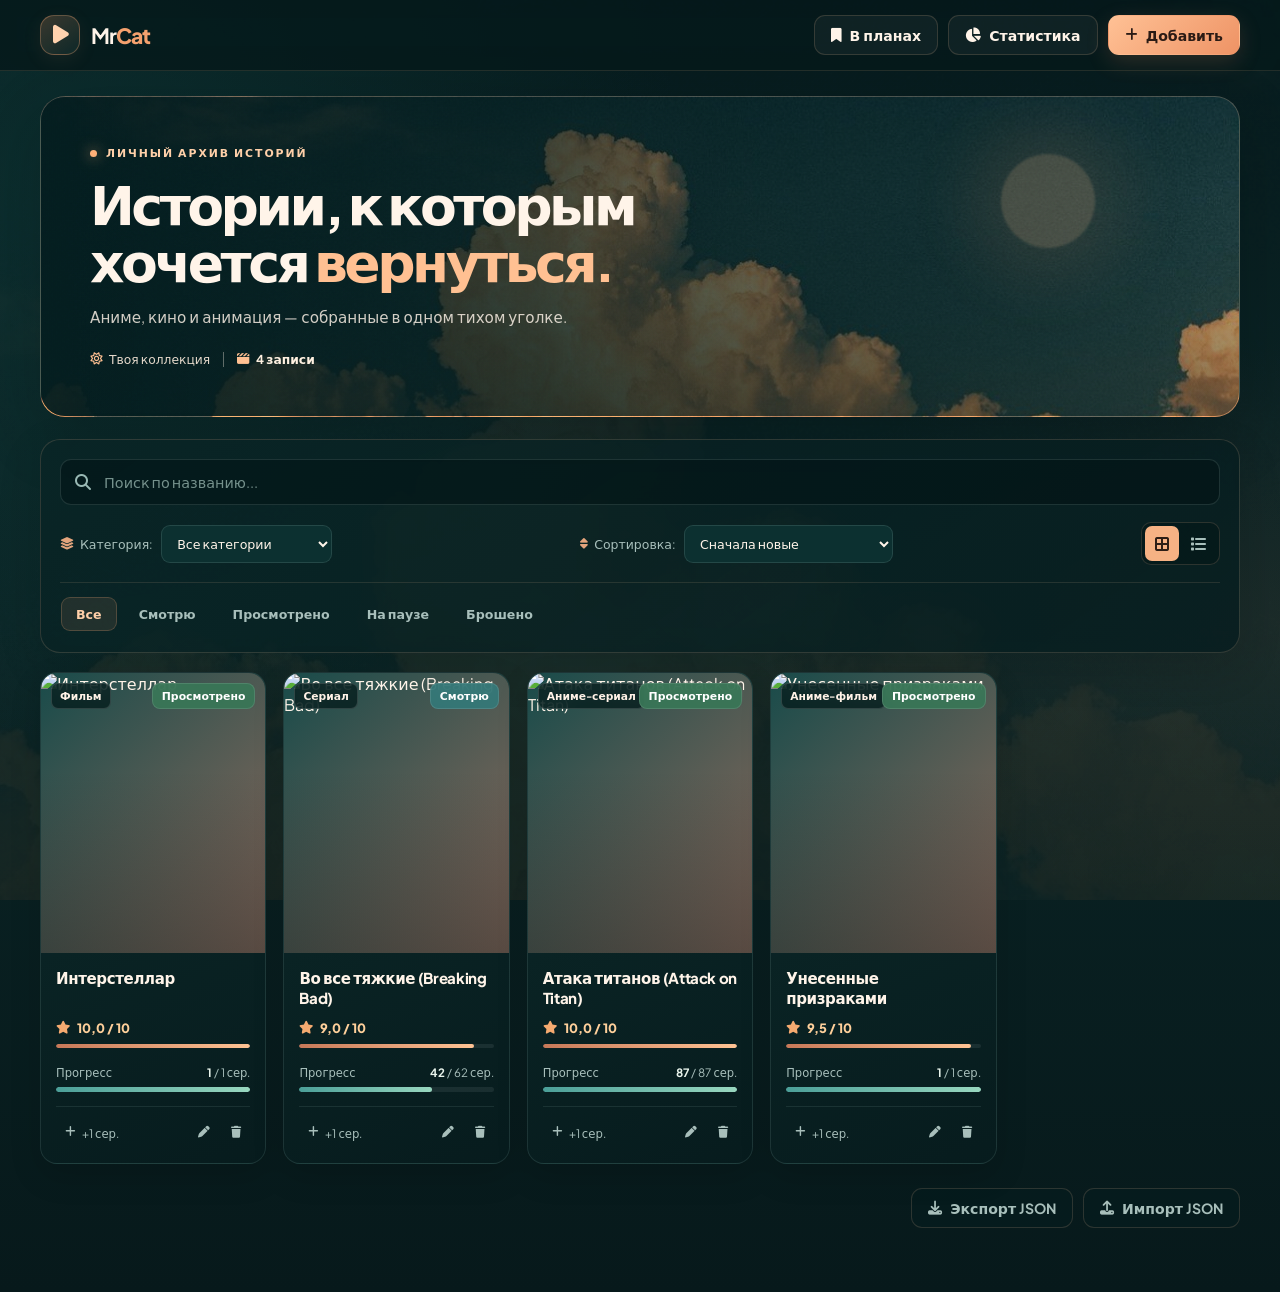
==== commit 2fd45327: "Move planned titles out of main status tabs" ====
--- a/index.html
+++ b/index.html
@@ -146,7 +146,6 @@
         <button class="tab-btn active" data-status="all">Все</button>
         <button class="tab-btn" data-status="watching">Смотрю</button>
         <button class="tab-btn" data-status="completed">Просмотрено</button>
-        <button class="tab-btn" data-status="planned">В планах</button>
         <button class="tab-btn" data-status="on_hold">На паузе</button>
         <button class="tab-btn" data-status="dropped">Брошено</button>
       </div>
